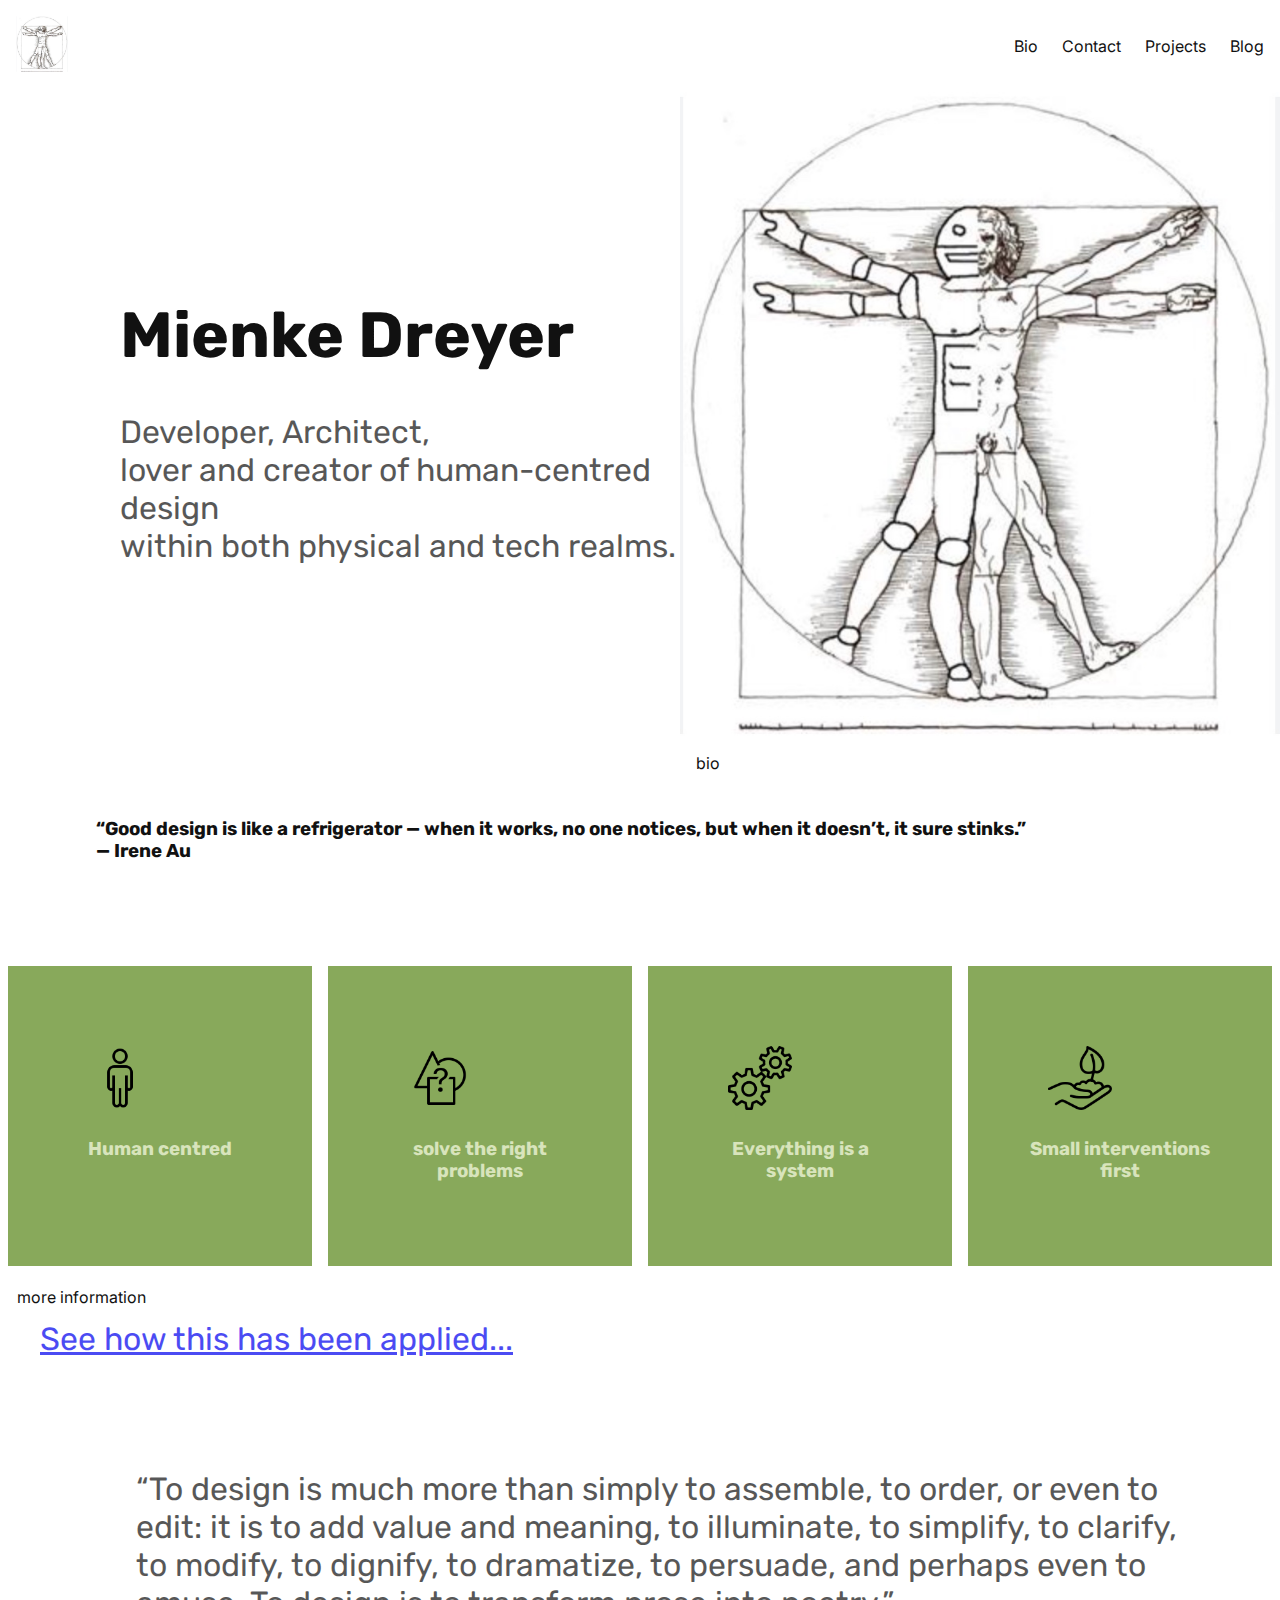
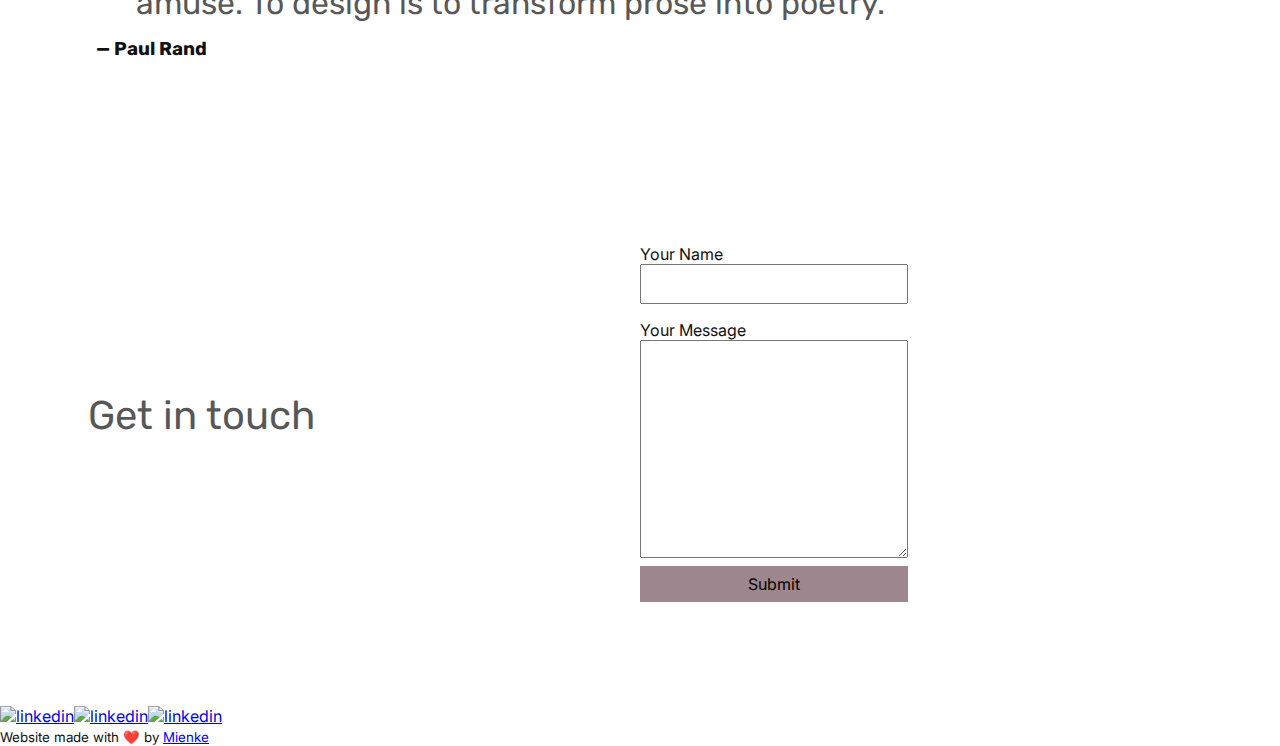
==== index.html @ 210256db "first draft of website" ====
<!DOCTYPE html>
<html lang="en">
<head>
    <meta charset="UTF-8">
    <meta http-equiv="X-UA-Compatible" content="IE=edge">
    <meta name="viewport" content="width=device-width, initial-scale=1.0">
    <title>Document</title>
    <link rel="stylesheet" href="css/style.css">

</head>
<body>



    <header>
		<div class="mobile-header">
			<a href=""><img src="img/davinci.jpg" alt="humanistic" class="logo"> </a>
			<button class="hamburger-button">
                <svg xmlns="http://www.w3.org/2000/svg" viewBox="0 0 24 24" fill="currentColor" class="hamburger-icon">
                    <path fill-rule="evenodd" d="M3 6.75A.75.75 0 013.75 6h16.5a.75.75 0 010 1.5H3.75A.75.75 0 013 6.75zM3 12a.75.75 0 01.75-.75h16.5a.75.75 0 010 1.5H3.75A.75.75 0 013 12zm0 5.25a.75.75 0 01.75-.75h16.5a.75.75 0 010 1.5H3.75a.75.75 0 01-.75-.75z" clip-rule="evenodd" />
                </svg>
            </button>
		</div>
		<nav class="desktop-nav">
			<ul>
				<li>
					<a href="bio.html">Bio</a>
				</li>
				<li>
					<a href="contact.html">Contact</a>
				</li>
				<li>
					<a href="projects.html">Projects</a>
				</li>
				<li>
					<a href="codingmamma.wordpress.com.">Blog</a>
				</li>
			</ul>
		</nav>
		<nav class="mobile-nav display-none">
			<ul>
				<li>
					<a href="bio.html">Bio</a>
				</li>
				<li>
					<a href="contact.html">Contact</a>
				</li>
				<li>
					<a href="projects.html">Projects</a>
				</li>
				<li>
					<a href="codingmamma.wordpress.com.">Blog</a>
				</li>
			</ul>
		</nav>
	</header>
    <section id="hero">
		<div class="my-info">
			<h1>Mienke Dreyer</h1>
			<h2>Developer, Architect, <br>lover and creator of human-centred design <br>within both physical and tech realms.</h2>
		</div>
		<div class="human-bg">
            <img src="img/davinci.jpg" id="hero-image" height="10px">

            <a href="#" class="btn-primary">bio </a>
		</div>
	</section>



    <section id="quote">
        <div>
            <h3>“Good design is like a refrigerator — when it works, no one notices, but when it doesn’t, it sure stinks.” </h3>
            <h3> — Irene Au</h3>
        </div>
        
    </section>

<section id="human-centred">
    
        <article class="step-1">
            <img src="img/icons8-standing-man-100.png" alt="human centred"class="icon">
            <h3> Human centred
            </h3>
            <p></p>
        </article>

        <article class="step-2">
            <img src="img/icons8-question-100.png" alt="solve right problems"class="icon">
            <h3>solve the right problems
            </h3>
            <p></p>
        </article>
        
        <article class="step-3">
            <img src="img/icons8-cogs-100.png" alt="everything is a system"class="icon">
            <h3>Everything is a system
            </h3>
            <p></p>
        </article>

        </article>
        <article class="step-4">
        <img src="img/icons8-tree-planting-100.png" alt="interventions small" class="icon">
        <h3> Small interventions first
        </h3>
        <p></p>
    </article>
    </section>

    <atag>
        <a href="" class="btn-secondary">more information</a>
    </atag>


<section id="projects">
    <a href="projects.html"><h2>See how this has been applied...</h2></a>
</section>



    <section id="quote">
        <div>
            <h2>“To design is much more than simply to assemble, to order, or even to edit: it is to add value and meaning, to illuminate, to simplify, to clarify, to modify, to dignify, to dramatize, to persuade, and perhaps even to amuse. To design is to transform prose into poetry.” </h2>
            <h3> — Paul Rand</h3>
        </div>
        
    </section>

<section id="contact">
		<h2>Get in touch</h2>
		<form action="">
			<label for="your-name">Your Name</label>
			<input type="text" id="your-name">

			</select>
			<label for="message">Your Message</label>
			<textarea name="message-text" id="message" rows="10"></textarea>
			<input type="submit" value="Submit">
		</form>
	</section>


<section id="links">
    <a href="#">
        <img border="0" alt="linkedin" src="" width="50" height="50">
        </a>
    <a href="#">
        <img border="0" alt="linkedin" src="" width="50" height="50">
            </a>
    <a href="#">
        <img border="0" alt="linkedin" src="" width="50" height="50">
            </a>
</section>


	<footer>
		<small>Website made with ❤️ by <a href="linkedin">Mienke</a></small>
	</footer>
    <script src="js/script.js"></script>
    </script>


    
</body>
</html>
---- css/style.css ----
/* Base HTML Styles */
@import url('https://fonts.googleapis.com/css2?family=Inter&family=Rubik:ital,wght@0,400;0,700;1,400&display=swap');

:root {
	--pink: #9d868d;
	--yellow: #f4d040;
	--green: #88A95B;
	--blue: #5dade2;
	--black: #111111;
	--gray: #d8e4bc;
}

/* CSS Reset */

html {
	box-sizing: border-box;
	font-size: 16px;
	font-family: 'Inter', sans-serif;
	color: var(--black);
	scroll-behavior: smooth;
}

*,
*:before,
*:after {
	box-sizing: inherit;
}

h1, h2, h3, h4, h5, h6 {
	font-family: 'Rubik', sans-serif;
}

body,
h1,
h2,
h3,
h4,
h5,
h6,
p,
ol,
ul {
	margin: 0;
	padding: 0;
}

ol,
ul {
	list-style: none;
}

img {
	max-width: 100%;
	height: auto;
}

input,
button,
textarea,
select {
	font: inherit;
}
/* Global styles */

label, input, textarea, select {
	display: block;
	width: 100%;
}

input, select, textarea {
	padding: 8px;
}

/* Components */

.btn-primary, .btn-secondary {
	padding: 12px 16px;
	display: inline-block;
	text-decoration: none;
	color: var(--black);
	border-radius: 4px;
}

.btn-primary {
	background-color: white;
	transition: all 0.3s ease
}
.btn-primary:hover {
	outline: 1px solid var(--black);
	box-shadow: 10px 5px 5px rgba(0,0, 0, 0.3);
	transform: translateY(-4px);
	/*background-color: var(--pink);*/

}

.btn-secondary {
	background-color: rgba(255, 255, 255, 0.6);
	border: 1px solid white;
	transition: all 0.3s ease

}
.btn-secondary:hover {
	background-color: rgba(255, 255, 255, 1)
	;
}

/* Header */

.desktop-nav {
	display: none;
}

@media (min-width: 768px){
	header {
		display: flex;
		justify-content: space-between;
		align-items: center;
	}

	header a {
		text-decoration: none;
		color:  var(--black);
	}

	.desktop-nav {
		display: block;
	}
	.mobile-nav {
		display: none;
	}

	header nav ul {
		display: flex;
		gap: 24px;
		margin-right: 16px
	}

	.hamburger-icon {
		display: none;
	}
}

.mobile-nav a {
	text-decoration: none;
	color: var(--black);
	display: block;
	padding: 16px 16px;
	text-align: right;
}

.logo, .hamburger-icon {
	height: 56px;
}

.mobile-header {
	padding: 16px;
	display: flex;
	align-items: center;
	justify-content: space-between;
}

header button{
    all:unset;
}

/* HERO */

.human-bg {
	height: 300px;
	inline-size: 50%;
	: ;
	background-image: url(img/https://images.unsplash.com/photo-1513682121497-80211f36a7d3?ixlib=rb-4.0.3&ixid=MnwxMjA3fDB8MHxwaG90by1wYWdlfHx8fGVufDB8fHx8&auto=format&fit=crop&w=988&q=80.jpeg);
}
h1 {
	font-size: 4rem;
	padding: 40px;
}
h2 {
	font-size: 2rem;
	opacity: 0.7;
	font-weight: normal;
	padding-left: 40px;
	padding-bottom: 16px ;
}

@media (min-width: 768px){
	section {
		display: flex;
		align-items: center;
		width: 100%;
	}

	h1 {
		font-size: 4rem;
	}

	h2 {
		opacity: 0.7;
		font-weight: normal;
	}

	.my-info {
		margin-left: 80px
	}

	.my-info, .human-bg {
		flex: 1;
		height: 300px;
	}

	.human-bg {
		height: 70vh;
		background-image: url(https://images.unsplash.com/photo-1513682121497-80211f36a7d3?ixlib=rb-4.0.3&ixid=MnwxMjA3fDB8MHxwaG90by1wYWdlfHx8fGVufDB8fHx8&auto=format&fit=crop&w=988&q=80");
		background-size: cover;
		background-repeat: no-repeat;
	}
}


/*human centred article*/



#human-centred article {
	padding: 32px 32px;
	margin: 8px;
	flex: 1;
	align-items: center;
	height: 300px;
}

@media (min-width: 768px){
	#human-centred {
		display: flex;
	}

	#human-centred article {
		padding: 56px;
		align-items: center ;

	}
}

#human-centred article .icon {
	height: 64px;
	margin: 24px;
	align-items: center ;
}

#human-centred article h3 {
	margin-bottom: 16px;
	color: var(--gray);
	text-align: center;
}

#human-centred article p {
	margin-bottom: 16px;
}

#human-centred .step-1 {
	background-color: var(--green);
	/*transition: all 0.3s ease;*/
}

#human-centred .step-2 {
	background-color: var(--green);
}

#human-centred .step-3 {
	background-color: var(--green);
}

#human-centred .step-4 {
	background-color: var(--green);
}

/*quotes*/

#quote{
	padding: 96px;
}

/*projects*/

#projects h2 {
	text-decoration: none;
	padding: 32px, 64px;
	text-align: center;
}


/* contacts*/


#contact {
	padding: 48px 48px;
}

#contact input, #contact select {
	margin-bottom: 16px;
}

#contact h2 {
	margin-bottom: 16px;
	text-align: center;
}

@media (min-width: 768px){
	#contact h2 {
		text-align: center;
		font-size: 2.5rem;
	}

	#contact form {
		max-width: 100%;
		margin: 40px auto;
	}
}

#contact input[type="submit"] {
	background-color: var(--pink);
	border: 0;
	margin-top: 8px;
	cursor: pointer;
}
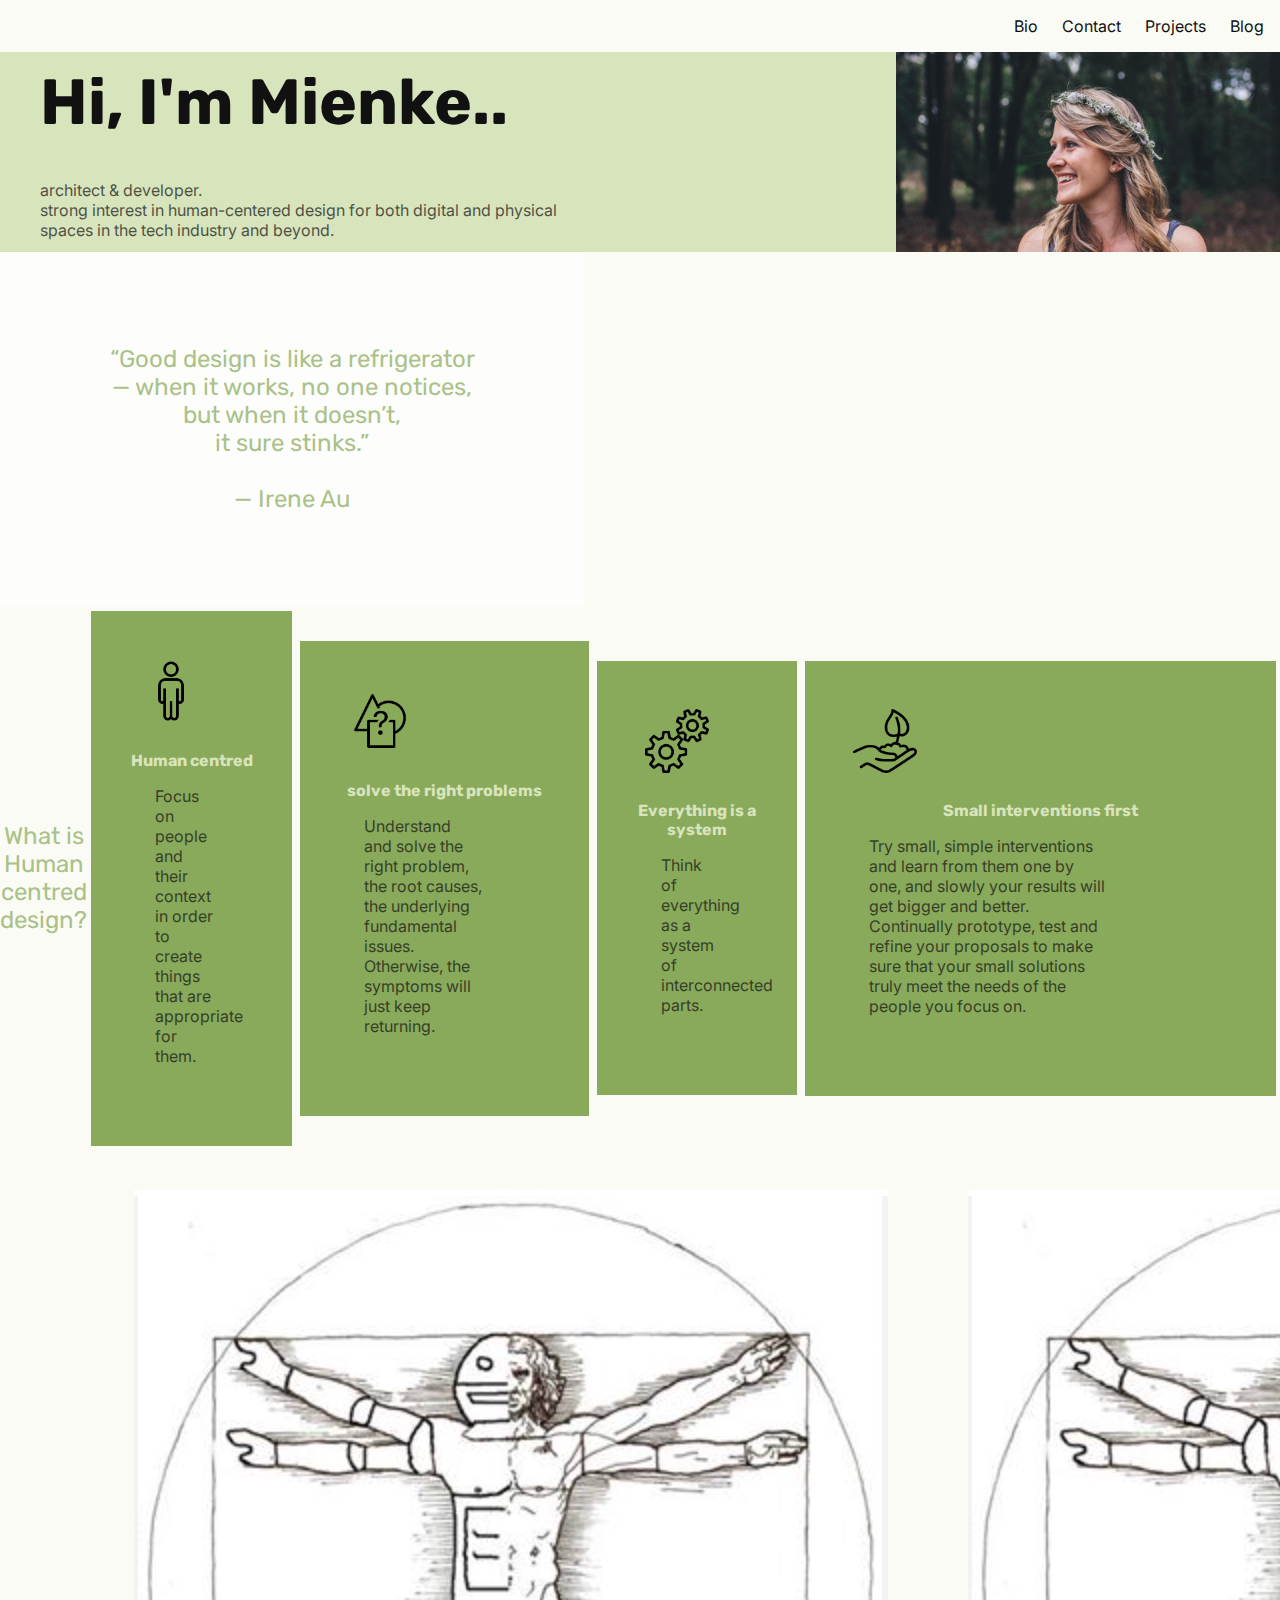
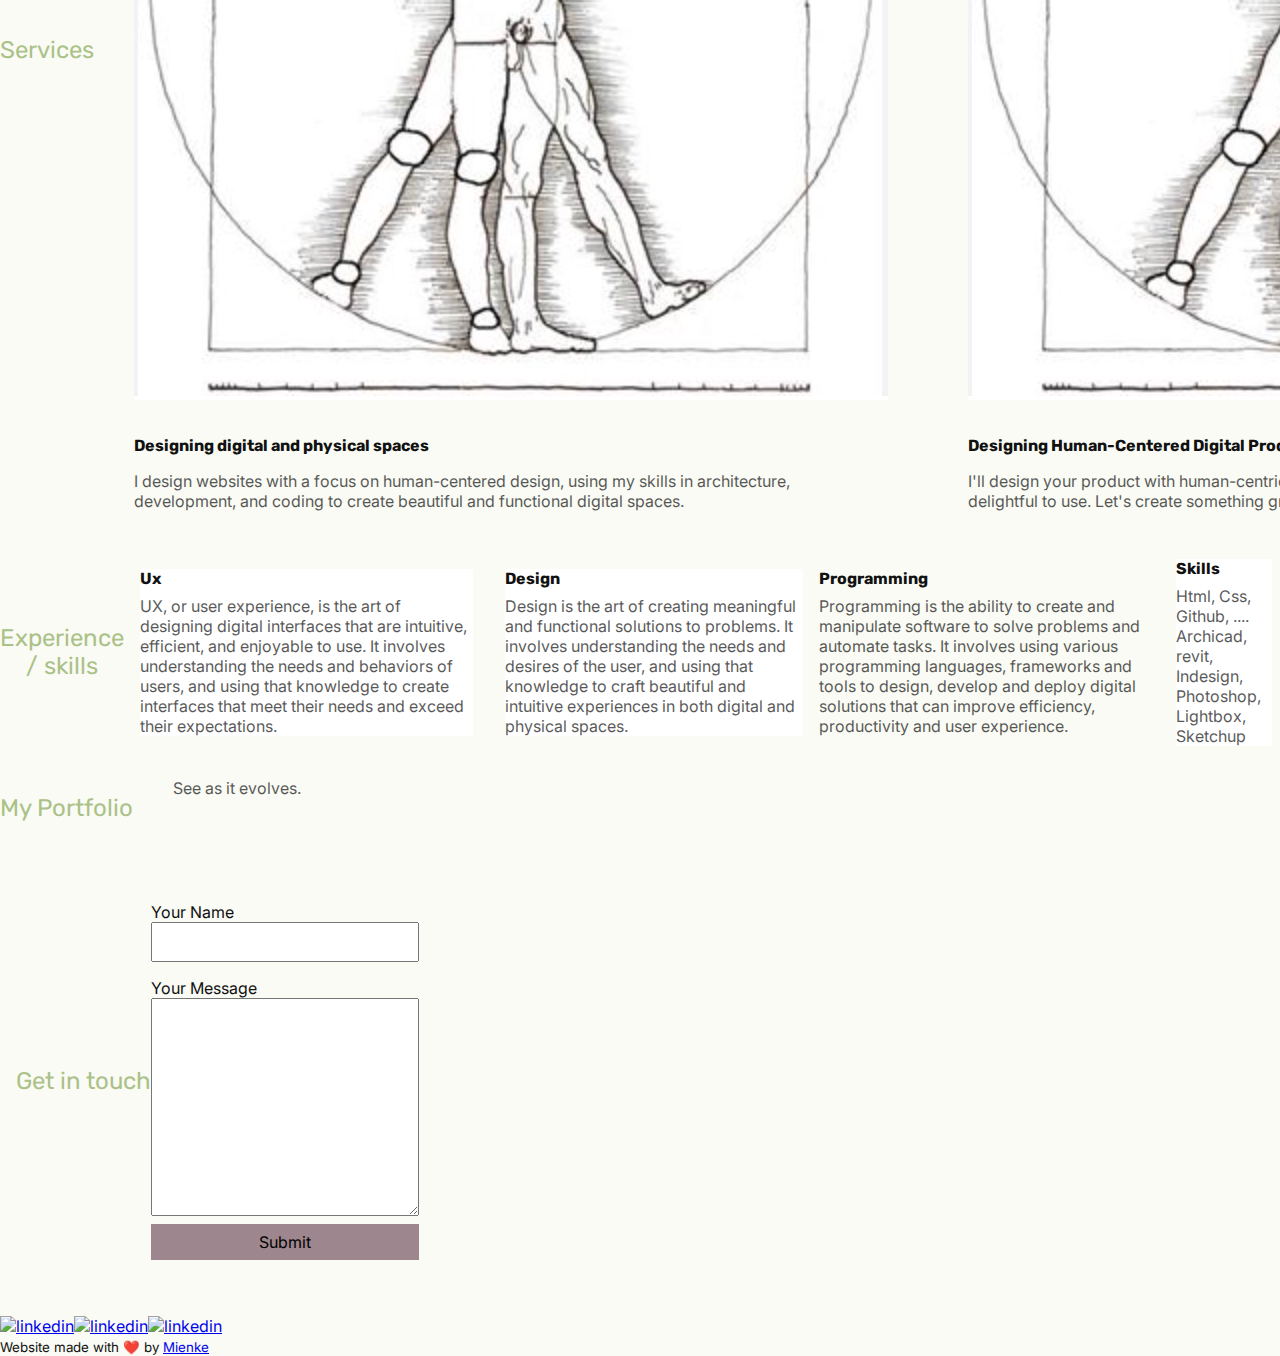
==== commit 9aa55dfd: "hero is working" ====
--- a/index.html
+++ b/index.html
@@ -14,7 +14,7 @@
 
     <header>
 		<div class="mobile-header">
-			<a href=""><img src="img/davinci.jpg" alt="humanistic" class="logo"> </a>
+			<a href=""><img src="" alt="" class="logo"> </a>
 			<button class="hamburger-button">
                 <svg xmlns="http://www.w3.org/2000/svg" viewBox="0 0 24 24" fill="currentColor" class="hamburger-icon">
                     <path fill-rule="evenodd" d="M3 6.75A.75.75 0 013.75 6h16.5a.75.75 0 010 1.5H3.75A.75.75 0 013 6.75zM3 12a.75.75 0 01.75-.75h16.5a.75.75 0 010 1.5H3.75A.75.75 0 013 12zm0 5.25a.75.75 0 01.75-.75h16.5a.75.75 0 010 1.5H3.75a.75.75 0 01-.75-.75z" clip-rule="evenodd" />
@@ -33,7 +33,7 @@
 					<a href="projects.html">Projects</a>
 				</li>
 				<li>
-					<a href="codingmamma.wordpress.com.">Blog</a>
+					<a href="https://mumswhocode.net/">Blog</a>
 				</li>
 			</ul>
 		</nav>
@@ -56,79 +56,113 @@
 	</header>
     <section id="hero">
 		<div class="my-info">
-			<h1>Mienke Dreyer</h1>
-			<h2>Developer, Architect, <br>lover and creator of human-centred design <br>within both physical and tech realms.</h2>
-		</div>
-		<div class="human-bg">
-            <img src="img/davinci.jpg" id="hero-image" height="10px">
-
-            <a href="#" class="btn-primary">bio </a>
-		</div>
+			<h1>Hi, I'm Mienke..</h1>
+			<p>
+                architect & developer. <br> strong interest in human-centered design for both digital and physical spaces in the tech industry and beyond.
+            </p>
+        </div>
+        <img src="img/Gevolg-29.jpg" id="hero-image" height="10px">
 	</section>
+
 
 
 
     <section id="quote">
         <div>
-            <h3>“Good design is like a refrigerator — when it works, no one notices, but when it doesn’t, it sure stinks.” </h3>
-            <h3> — Irene Au</h3>
+            <h2>“Good design is like a refrigerator <br>— when it works, no one notices, but when it doesn’t, <br>it sure stinks.” <br> <br>— Irene Au </h2>
+            <h3></h3>
         </div>
         
     </section>
 
 <section id="human-centred">
-    
-        <article class="step-1">
+
+    <h2>What is Human centred design?</h2>
+    
+        <article class="article">
             <img src="img/icons8-standing-man-100.png" alt="human centred"class="icon">
-            <h3> Human centred
-            </h3>
-            <p></p>
-        </article>
-
-        <article class="step-2">
+            <h3> Human centred</h3>
+            <p>Focus on people and their context in order to create things that are appropriate for them.         </p>
+        </article>
+
+        <article class="article">
             <img src="img/icons8-question-100.png" alt="solve right problems"class="icon">
-            <h3>solve the right problems
-            </h3>
-            <p></p>
+            <h3>solve the right problems</h3>
+            <p>Understand and solve the right problem, the root causes, the underlying fundamental issues. Otherwise, the symptoms will just keep returning.</p>
         </article>
         
-        <article class="step-3">
+        <article class="article">
             <img src="img/icons8-cogs-100.png" alt="everything is a system"class="icon">
-            <h3>Everything is a system
-            </h3>
-            <p></p>
-        </article>
-
-        </article>
-        <article class="step-4">
+            <h3>Everything is a system</h3>
+            <p>Think of everything as a system of interconnected parts.</p>
+        </article>
+
+        </article>
+        <article class="article">
         <img src="img/icons8-tree-planting-100.png" alt="interventions small" class="icon">
-        <h3> Small interventions first
-        </h3>
-        <p></p>
+        <h3> Small interventions first</h3>
+        <p>Try small, simple interventions and learn from them one by one, and slowly your results will get bigger and better. Continually prototype, test and refine your proposals to make sure that your small solutions truly meet the needs of the people you focus on.</p>
     </article>
     </section>
 
-    <atag>
-        <a href="" class="btn-secondary">more information</a>
-    </atag>
-
-
-<section id="projects">
-    <a href="projects.html"><h2>See how this has been applied...</h2></a>
+    
+
+    <section id="services">
+        <h2>Services </h2>
+
+        <article class="designing-digital">
+            <img src="img/davinci.jpg" alt="design digital and physical"class="icon">
+            <h3> Designing digital and physical spaces            </h3>
+            <p>I design websites with a focus on human-centered design, using my skills in architecture, development, and coding to create beautiful and functional digital spaces.</p>
+        </article>
+
+        <article class="human-digital">
+            <img src="img/davinci.jpg" alt="Human-Centred Digital products "class="icon">
+            <h3>Designing Human-Centered Digital Products</h3>
+            <p>I'll design your product with human-centric approach, making sure it's not just functional but also delightful to use. Let's create something great! #productdesign #humancentered</p>
+        </article>
+
+            <article class="ux-design">
+                <img src="img/davinci.jpg" alt="ux design"class="icon">
+                <h3> Human-Centered UX Design Services     </h3>
+                <p>I provide UX services with a focus on human-centered design, using my skills in architecture, coding, and technology to create intuitive digital and physical spaces.</p>
+            </article>
+    </section>
+    
+
+<section id="experience">
+    <H2>Experience / skills</H2>
+    <article class="ux">
+        <h3>Ux </h3>
+        <p>UX, or user experience, is the art of designing digital interfaces that are intuitive, efficient, and enjoyable to use. It involves understanding the needs and behaviors of users, and using that knowledge to create interfaces that meet their needs and exceed their expectations.</p>
+    </article>
+    <article class="design">
+        <h3>Design</h3>
+        <p>Design is the art of creating meaningful and functional solutions to problems. It involves understanding the needs and desires of the user, and using that knowledge to craft beautiful and intuitive experiences in both digital and physical spaces.        </p>
+    </article>
+    <article class="Programming">
+        <h3>Programming </h3>
+        <p>Programming is the ability to create and manipulate software to solve problems and automate tasks. It involves using various programming languages, frameworks and tools to design, develop and deploy digital solutions that can improve efficiency, productivity and user experience.      </p>
+    </article>
+    <article class="skills">
+        <h3>Skills </h3>
+        <p>Html, Css, Github, .... Archicad, revit, Indesign, Photoshop, Lightbox, Sketchup</p>
+    </article>
 </section>
 
-
-
-    <section id="quote">
-        <div>
-            <h2>“To design is much more than simply to assemble, to order, or even to edit: it is to add value and meaning, to illuminate, to simplify, to clarify, to modify, to dignify, to dramatize, to persuade, and perhaps even to amuse. To design is to transform prose into poetry.” </h2>
-            <h3> — Paul Rand</h3>
-        </div>
-        
-    </section>
+<section id="portfolio">
+    <h2>My Portfolio</h2>
+    <p>See as it evolves.</p>
+    <a href=""></a>
+    <a href=""></a>
+    <a href=""></a>
+    <a href=""></a>
+</section>
+
 
 <section id="contact">
-		<h2>Get in touch</h2>
+    <h2>Get in touch</h2>
+
 		<form action="">
 			<label for="your-name">Your Name</label>
 			<input type="text" id="your-name">
--- a/css/style.css
+++ b/css/style.css
@@ -4,10 +4,12 @@
 :root {
 	--pink: #9d868d;
 	--yellow: #f4d040;
-	--green: #88A95B;
-	--blue: #5dade2;
+	--green: hsl(85, 31%, 51%);
+	--green2: hsl(113, 31%, 51%);
+	--blue: #19567e;
 	--black: #111111;
 	--gray: #d8e4bc;
+	--gray2: #d8e4bc2a;
 }
 
 /* CSS Reset */
@@ -18,6 +20,7 @@
 	font-family: 'Inter', sans-serif;
 	color: var(--black);
 	scroll-behavior: smooth;
+	background-color: var(--gray2);
 }
 
 *,
@@ -49,11 +52,6 @@
 	list-style: none;
 }
 
-img {
-	max-width: 100%;
-	height: auto;
-}
-
 input,
 button,
 textarea,
@@ -72,6 +70,10 @@
 }
 
 /* Components */
+
+.display-none{
+	display:none;
+}
 
 .btn-primary, .btn-secondary {
 	padding: 12px 16px;
@@ -165,23 +167,42 @@
 
 /* HERO */
 
-.human-bg {
-	height: 300px;
-	inline-size: 50%;
-	: ;
-	background-image: url(img/https://images.unsplash.com/photo-1513682121497-80211f36a7d3?ixlib=rb-4.0.3&ixid=MnwxMjA3fDB8MHxwaG90by1wYWdlfHx8fGVufDB8fHx8&auto=format&fit=crop&w=988&q=80.jpeg);
-}
+#hero {
+	display: flex;
+	background-color: var(--gray);
+	max-height: 200px;
+	overflow: hidden;
+}
+
+#hero-image {
+	object-fit: cover;
+	height: 100%;
+	width: 30%;
+}
+
+.my-info {
+	width: 70%;
+}
+
+.my-info, .human-bg {
+	max-height: 300px;
+}
+
 h1 {
-	font-size: 4rem;
+	font-size: 2rem;
 	padding: 40px;
-}
-h2 {
-	font-size: 2rem;
+
+}
+p {
+	font-size: 1rem;
 	opacity: 0.7;
 	font-weight: normal;
 	padding-left: 40px;
-	padding-bottom: 16px ;
-}
+	padding-bottom: 40px;
+	max-width: 66%;
+}
+
+
 
 @media (min-width: 768px){
 	section {
@@ -199,52 +220,41 @@
 		font-weight: normal;
 	}
 
-	.my-info {
-		margin-left: 80px
-	}
-
-	.my-info, .human-bg {
-		flex: 1;
-		height: 300px;
-	}
-
-	.human-bg {
-		height: 70vh;
-		background-image: url(https://images.unsplash.com/photo-1513682121497-80211f36a7d3?ixlib=rb-4.0.3&ixid=MnwxMjA3fDB8MHxwaG90by1wYWdlfHx8fGVufDB8fHx8&auto=format&fit=crop&w=988&q=80");
-		background-size: cover;
-		background-repeat: no-repeat;
-	}
-}
-
+}
+/*quote*/
+
+#quote h2{
+	background-color: white;
+	padding: 16%;
+}
+h3{
+	font-size: 1rem;
+
+}
 
 /*human centred article*/
 
-
-
-#human-centred article {
-	padding: 32px 32px;
-	margin: 8px;
-	flex: 1;
+h2{
+	text-align: center;
+	color: var(--green);
+	padding: 24px;
+}
+
+
+#human-centred article  {
+	padding: 24px;
+	margin: 4px;
 	align-items: center;
-	height: 300px;
-}
-
-@media (min-width: 768px){
-	#human-centred {
-		display: flex;
-	}
-
-	#human-centred article {
-		padding: 56px;
-		align-items: center ;
-
-	}
+	max-width: 50%;
+	height 80px;
+	background-color: var(--green);
 }
 
 #human-centred article .icon {
 	height: 64px;
 	margin: 24px;
 	align-items: center ;
+	color: #9d868d;
 }
 
 #human-centred article h3 {
@@ -257,28 +267,56 @@
 	margin-bottom: 16px;
 }
 
-#human-centred .step-1 {
-	background-color: var(--green);
-	/*transition: all 0.3s ease;*/
-}
-
-#human-centred .step-2 {
-	background-color: var(--green);
-}
-
-#human-centred .step-3 {
-	background-color: var(--green);
-}
-
-#human-centred .step-4 {
-	background-color: var(--green);
-}
-
-/*quotes*/
-
-#quote{
-	padding: 96px;
-}
+
+
+/*services*/
+
+#services article{
+	padding: 40px;
+	flex: 1;
+}
+#services h3{
+	padding: 0;
+	max-width: fit-content;
+	padding-top: 32px;
+}
+h2{
+	padding: 0;
+	text-align: center;
+		padding-top: 40px;
+		padding-bottom: 40px;
+}
+#services p{
+	padding: 0;
+	max-width: fit-content;
+	padding-top: 16px;
+}
+/*experience*/
+#experience .ux{
+	background: white;
+	margin: 16px;
+}
+#experience .design{
+	background: white;
+	margin: 16px;
+}
+#experience .programming{
+	background: white;
+	margin: 16px;
+}
+#experience .skills{
+		background: white;
+		margin: 8px;
+	}
+
+#experience h3{
+	padding-bottom: 8px;
+}	
+#experience p{
+	padding: 0;
+	max-width: fit-content;
+}
+
 
 /*projects*/
 
@@ -293,7 +331,7 @@
 
 
 #contact {
-	padding: 48px 48px;
+	padding: 40px 16px;
 }
 
 #contact input, #contact select {
@@ -303,18 +341,6 @@
 #contact h2 {
 	margin-bottom: 16px;
 	text-align: center;
-}
-
-@media (min-width: 768px){
-	#contact h2 {
-		text-align: center;
-		font-size: 2.5rem;
-	}
-
-	#contact form {
-		max-width: 100%;
-		margin: 40px auto;
-	}
 }
 
 #contact input[type="submit"] {
@@ -323,3 +349,10 @@
 	margin-top: 8px;
 	cursor: pointer;
 }
+
+/*bio*/
+
+#bio-header img{
+	max-width: 100%;
+	box-align: center;
+}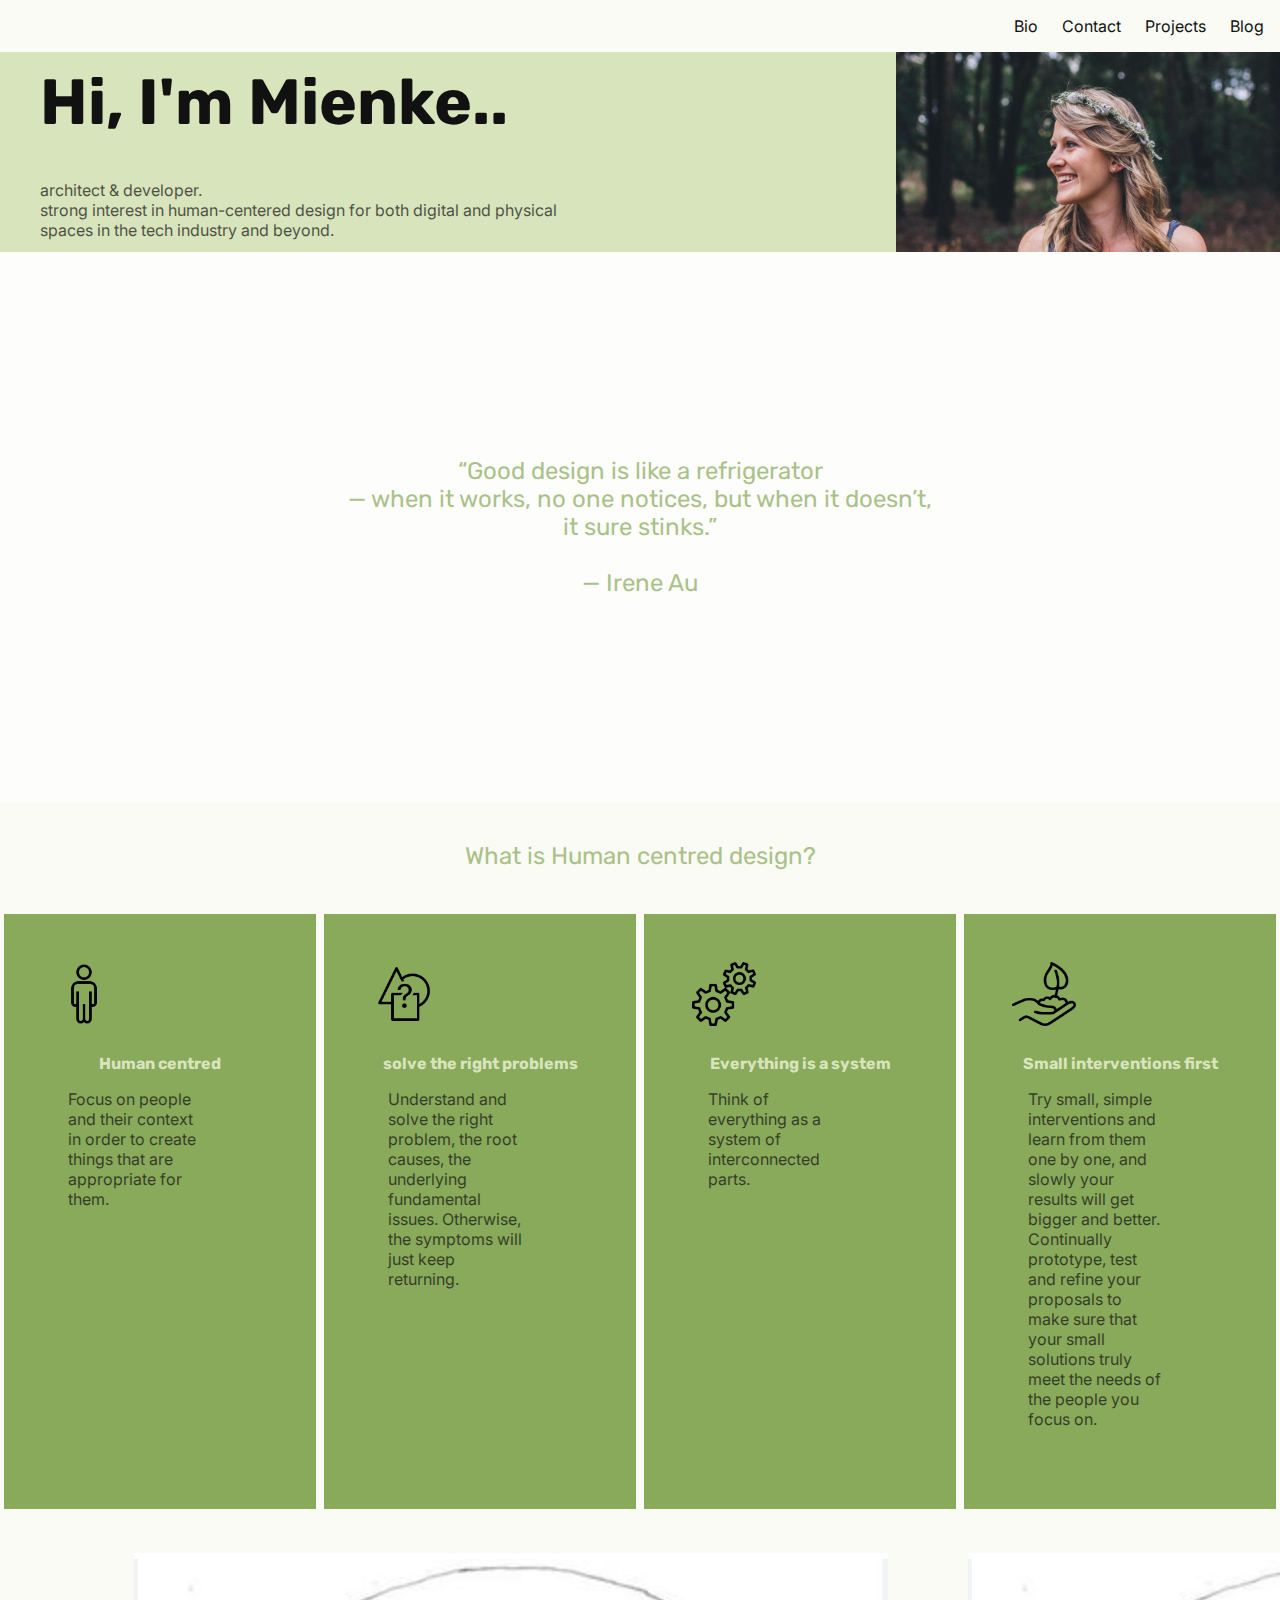
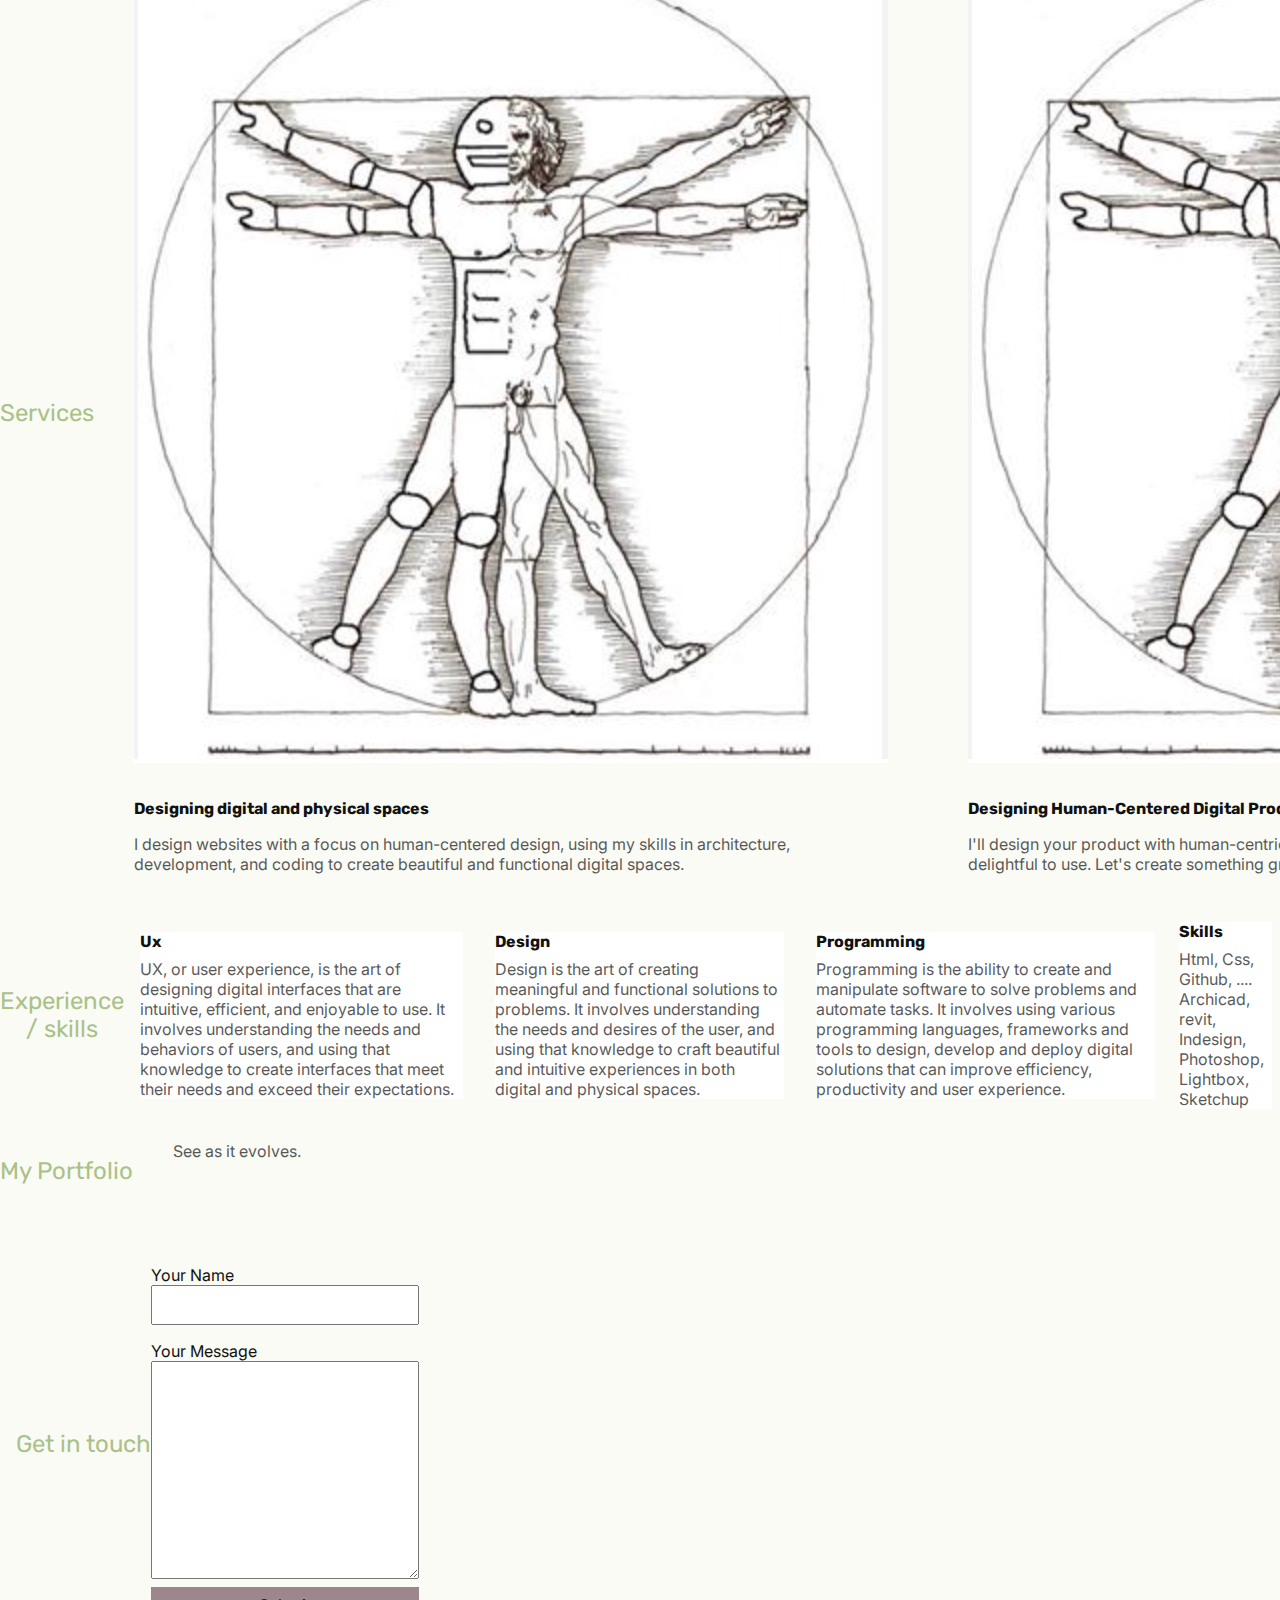
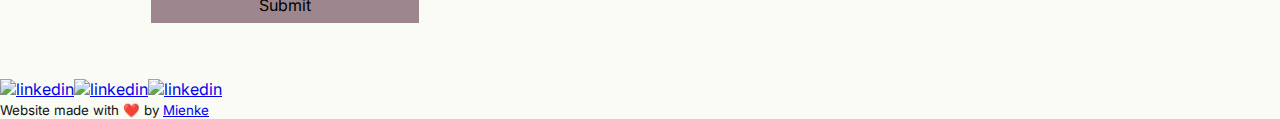
==== commit bf62a0fd: "fixed alignment" ====
--- a/index.html
+++ b/index.html
@@ -1,5 +1,6 @@
 <!DOCTYPE html>
 <html lang="en">
+
 <head>
     <meta charset="UTF-8">
     <meta http-equiv="X-UA-Compatible" content="IE=edge">
@@ -8,193 +9,212 @@
     <link rel="stylesheet" href="css/style.css">
 
 </head>
+
 <body>
 
 
 
     <header>
-		<div class="mobile-header">
-			<a href=""><img src="" alt="" class="logo"> </a>
-			<button class="hamburger-button">
+        <div class="mobile-header">
+            <a href=""><img src="" alt="" class="logo"> </a>
+            <button class="hamburger-button">
                 <svg xmlns="http://www.w3.org/2000/svg" viewBox="0 0 24 24" fill="currentColor" class="hamburger-icon">
-                    <path fill-rule="evenodd" d="M3 6.75A.75.75 0 013.75 6h16.5a.75.75 0 010 1.5H3.75A.75.75 0 013 6.75zM3 12a.75.75 0 01.75-.75h16.5a.75.75 0 010 1.5H3.75A.75.75 0 013 12zm0 5.25a.75.75 0 01.75-.75h16.5a.75.75 0 010 1.5H3.75a.75.75 0 01-.75-.75z" clip-rule="evenodd" />
+                    <path fill-rule="evenodd"
+                        d="M3 6.75A.75.75 0 013.75 6h16.5a.75.75 0 010 1.5H3.75A.75.75 0 013 6.75zM3 12a.75.75 0 01.75-.75h16.5a.75.75 0 010 1.5H3.75A.75.75 0 013 12zm0 5.25a.75.75 0 01.75-.75h16.5a.75.75 0 010 1.5H3.75a.75.75 0 01-.75-.75z"
+                        clip-rule="evenodd" />
                 </svg>
             </button>
-		</div>
-		<nav class="desktop-nav">
-			<ul>
-				<li>
-					<a href="bio.html">Bio</a>
-				</li>
-				<li>
-					<a href="contact.html">Contact</a>
-				</li>
-				<li>
-					<a href="projects.html">Projects</a>
-				</li>
-				<li>
-					<a href="https://mumswhocode.net/">Blog</a>
-				</li>
-			</ul>
-		</nav>
-		<nav class="mobile-nav display-none">
-			<ul>
-				<li>
-					<a href="bio.html">Bio</a>
-				</li>
-				<li>
-					<a href="contact.html">Contact</a>
-				</li>
-				<li>
-					<a href="projects.html">Projects</a>
-				</li>
-				<li>
-					<a href="codingmamma.wordpress.com.">Blog</a>
-				</li>
-			</ul>
-		</nav>
-	</header>
+        </div>
+        <nav class="desktop-nav">
+            <ul>
+                <li>
+                    <a href="bio.html">Bio</a>
+                </li>
+                <li>
+                    <a href="contact.html">Contact</a>
+                </li>
+                <li>
+                    <a href="projects.html">Projects</a>
+                </li>
+                <li>
+                    <a href="https://mumswhocode.net/">Blog</a>
+                </li>
+            </ul>
+        </nav>
+        <nav class="mobile-nav display-none">
+            <ul>
+                <li>
+                    <a href="bio.html">Bio</a>
+                </li>
+                <li>
+                    <a href="contact.html">Contact</a>
+                </li>
+                <li>
+                    <a href="projects.html">Projects</a>
+                </li>
+                <li>
+                    <a href="codingmamma.wordpress.com.">Blog</a>
+                </li>
+            </ul>
+        </nav>
+    </header>
     <section id="hero">
-		<div class="my-info">
-			<h1>Hi, I'm Mienke..</h1>
-			<p>
-                architect & developer. <br> strong interest in human-centered design for both digital and physical spaces in the tech industry and beyond.
+        <div class="my-info">
+            <h1>Hi, I'm Mienke..</h1>
+            <p>
+                architect & developer. <br> strong interest in human-centered design for both digital and physical
+                spaces in the tech industry and beyond.
             </p>
         </div>
         <img src="img/Gevolg-29.jpg" id="hero-image" height="10px">
-	</section>
+    </section>
 
 
 
 
     <section id="quote">
-        <div>
-            <h2>“Good design is like a refrigerator <br>— when it works, no one notices, but when it doesn’t, <br>it sure stinks.” <br> <br>— Irene Au </h2>
-            <h3></h3>
+        <h2>
+            “Good design is like a refrigerator <br>— when it works, no one notices, but when it doesn’t, <br>it
+            sure stinks.” 
+            <br> <br>
+            — Irene Au 
+        </h2>
+    </section>
+
+    <section id="human-centred">
+        <h2>What is Human centred design?</h2>
+
+        <div class="article-container">
+            <article class="article">
+                <img src="img/icons8-standing-man-100.png" alt="human centred" class="icon">
+                <h3> Human centred</h3>
+                <p>Focus on people and their context in order to create things that are appropriate for them. </p>
+            </article>
+    
+            <article class="article">
+                <img src="img/icons8-question-100.png" alt="solve right problems" class="icon">
+                <h3>solve the right problems</h3>
+                <p>Understand and solve the right problem, the root causes, the underlying fundamental issues. Otherwise,
+                    the symptoms will just keep returning.</p>
+            </article>
+    
+            <article class="article">
+                <img src="img/icons8-cogs-100.png" alt="everything is a system" class="icon">
+                <h3>Everything is a system</h3>
+                <p>Think of everything as a system of interconnected parts.</p>
+            </article>
+    
+            </article>
+            <article class="article">
+                <img src="img/icons8-tree-planting-100.png" alt="interventions small" class="icon">
+                <h3> Small interventions first</h3>
+                <p>Try small, simple interventions and learn from them one by one, and slowly your results will get bigger
+                    and better. Continually prototype, test and refine your proposals to make sure that your small solutions
+                    truly meet the needs of the people you focus on.</p>
+            </article>
         </div>
-        
-    </section>
-
-<section id="human-centred">
-
-    <h2>What is Human centred design?</h2>
-    
-        <article class="article">
-            <img src="img/icons8-standing-man-100.png" alt="human centred"class="icon">
-            <h3> Human centred</h3>
-            <p>Focus on people and their context in order to create things that are appropriate for them.         </p>
-        </article>
-
-        <article class="article">
-            <img src="img/icons8-question-100.png" alt="solve right problems"class="icon">
-            <h3>solve the right problems</h3>
-            <p>Understand and solve the right problem, the root causes, the underlying fundamental issues. Otherwise, the symptoms will just keep returning.</p>
-        </article>
-        
-        <article class="article">
-            <img src="img/icons8-cogs-100.png" alt="everything is a system"class="icon">
-            <h3>Everything is a system</h3>
-            <p>Think of everything as a system of interconnected parts.</p>
-        </article>
-
-        </article>
-        <article class="article">
-        <img src="img/icons8-tree-planting-100.png" alt="interventions small" class="icon">
-        <h3> Small interventions first</h3>
-        <p>Try small, simple interventions and learn from them one by one, and slowly your results will get bigger and better. Continually prototype, test and refine your proposals to make sure that your small solutions truly meet the needs of the people you focus on.</p>
-    </article>
-    </section>
-
-    
+    </section>
+
+
 
     <section id="services">
         <h2>Services </h2>
 
         <article class="designing-digital">
-            <img src="img/davinci.jpg" alt="design digital and physical"class="icon">
-            <h3> Designing digital and physical spaces            </h3>
-            <p>I design websites with a focus on human-centered design, using my skills in architecture, development, and coding to create beautiful and functional digital spaces.</p>
+            <img src="img/davinci.jpg" alt="design digital and physical" class="icon">
+            <h3> Designing digital and physical spaces </h3>
+            <p>I design websites with a focus on human-centered design, using my skills in architecture, development,
+                and coding to create beautiful and functional digital spaces.</p>
         </article>
 
         <article class="human-digital">
-            <img src="img/davinci.jpg" alt="Human-Centred Digital products "class="icon">
+            <img src="img/davinci.jpg" alt="Human-Centred Digital products " class="icon">
             <h3>Designing Human-Centered Digital Products</h3>
-            <p>I'll design your product with human-centric approach, making sure it's not just functional but also delightful to use. Let's create something great! #productdesign #humancentered</p>
-        </article>
-
-            <article class="ux-design">
-                <img src="img/davinci.jpg" alt="ux design"class="icon">
-                <h3> Human-Centered UX Design Services     </h3>
-                <p>I provide UX services with a focus on human-centered design, using my skills in architecture, coding, and technology to create intuitive digital and physical spaces.</p>
-            </article>
-    </section>
-    
-
-<section id="experience">
-    <H2>Experience / skills</H2>
-    <article class="ux">
-        <h3>Ux </h3>
-        <p>UX, or user experience, is the art of designing digital interfaces that are intuitive, efficient, and enjoyable to use. It involves understanding the needs and behaviors of users, and using that knowledge to create interfaces that meet their needs and exceed their expectations.</p>
-    </article>
-    <article class="design">
-        <h3>Design</h3>
-        <p>Design is the art of creating meaningful and functional solutions to problems. It involves understanding the needs and desires of the user, and using that knowledge to craft beautiful and intuitive experiences in both digital and physical spaces.        </p>
-    </article>
-    <article class="Programming">
-        <h3>Programming </h3>
-        <p>Programming is the ability to create and manipulate software to solve problems and automate tasks. It involves using various programming languages, frameworks and tools to design, develop and deploy digital solutions that can improve efficiency, productivity and user experience.      </p>
-    </article>
-    <article class="skills">
-        <h3>Skills </h3>
-        <p>Html, Css, Github, .... Archicad, revit, Indesign, Photoshop, Lightbox, Sketchup</p>
-    </article>
-</section>
-
-<section id="portfolio">
-    <h2>My Portfolio</h2>
-    <p>See as it evolves.</p>
-    <a href=""></a>
-    <a href=""></a>
-    <a href=""></a>
-    <a href=""></a>
-</section>
-
-
-<section id="contact">
-    <h2>Get in touch</h2>
-
-		<form action="">
-			<label for="your-name">Your Name</label>
-			<input type="text" id="your-name">
-
-			</select>
-			<label for="message">Your Message</label>
-			<textarea name="message-text" id="message" rows="10"></textarea>
-			<input type="submit" value="Submit">
-		</form>
-	</section>
-
-
-<section id="links">
-    <a href="#">
-        <img border="0" alt="linkedin" src="" width="50" height="50">
+            <p>I'll design your product with human-centric approach, making sure it's not just functional but also
+                delightful to use. Let's create something great! #productdesign #humancentered</p>
+        </article>
+
+        <article class="ux-design">
+            <img src="img/davinci.jpg" alt="ux design" class="icon">
+            <h3> Human-Centered UX Design Services </h3>
+            <p>I provide UX services with a focus on human-centered design, using my skills in architecture, coding, and
+                technology to create intuitive digital and physical spaces.</p>
+        </article>
+    </section>
+
+
+    <section id="experience">
+        <H2>Experience / skills</H2>
+        <article class="ux">
+            <h3>Ux </h3>
+            <p>UX, or user experience, is the art of designing digital interfaces that are intuitive, efficient, and
+                enjoyable to use. It involves understanding the needs and behaviors of users, and using that knowledge
+                to create interfaces that meet their needs and exceed their expectations.</p>
+        </article>
+        <article class="design">
+            <h3>Design</h3>
+            <p>Design is the art of creating meaningful and functional solutions to problems. It involves understanding
+                the needs and desires of the user, and using that knowledge to craft beautiful and intuitive experiences
+                in both digital and physical spaces. </p>
+        </article>
+        <article class="programming">
+            <h3>Programming </h3>
+            <p>Programming is the ability to create and manipulate software to solve problems and automate tasks. It
+                involves using various programming languages, frameworks and tools to design, develop and deploy digital
+                solutions that can improve efficiency, productivity and user experience. </p>
+        </article>
+        <article class="skills">
+            <h3>Skills </h3>
+            <p>Html, Css, Github, .... Archicad, revit, Indesign, Photoshop, Lightbox, Sketchup</p>
+        </article>
+    </section>
+
+    <section id="portfolio">
+        <h2>My Portfolio</h2>
+        <p>See as it evolves.</p>
+        <a href=""></a>
+        <a href=""></a>
+        <a href=""></a>
+        <a href=""></a>
+    </section>
+
+
+    <section id="contact">
+        <h2>Get in touch</h2>
+
+        <form action="">
+            <label for="your-name">Your Name</label>
+            <input type="text" id="your-name">
+
+            </select>
+            <label for="message">Your Message</label>
+            <textarea name="message-text" id="message" rows="10"></textarea>
+            <input type="submit" value="Submit">
+        </form>
+    </section>
+
+
+    <section id="links">
+        <a href="#">
+            <img border="0" alt="linkedin" src="" width="50" height="50">
         </a>
-    <a href="#">
-        <img border="0" alt="linkedin" src="" width="50" height="50">
-            </a>
-    <a href="#">
-        <img border="0" alt="linkedin" src="" width="50" height="50">
-            </a>
-</section>
-
-
-	<footer>
-		<small>Website made with ❤️ by <a href="linkedin">Mienke</a></small>
-	</footer>
+        <a href="#">
+            <img border="0" alt="linkedin" src="" width="50" height="50">
+        </a>
+        <a href="#">
+            <img border="0" alt="linkedin" src="" width="50" height="50">
+        </a>
+    </section>
+
+
+    <footer>
+        <small>Website made with ❤️ by <a href="linkedin">Mienke</a></small>
+    </footer>
     <script src="js/script.js"></script>
     </script>
 
 
-    
+
 </body>
+
 </html>--- a/css/style.css
+++ b/css/style.css
@@ -226,6 +226,7 @@
 #quote h2{
 	background-color: white;
 	padding: 16%;
+	width: 100%;
 }
 h3{
 	font-size: 1rem;
@@ -240,30 +241,37 @@
 	padding: 24px;
 }
 
-
-#human-centred article  {
+#human-centred {
+	display: flex;
+	flex-direction: column;
+}
+
+.article-container {
+	display: flex;
+}
+
+.article-container article  {
 	padding: 24px;
 	margin: 4px;
 	align-items: center;
-	max-width: 50%;
-	height 80px;
+	width: 25%;
 	background-color: var(--green);
 }
 
-#human-centred article .icon {
+.article-container article .icon {
 	height: 64px;
 	margin: 24px;
 	align-items: center ;
 	color: #9d868d;
 }
 
-#human-centred article h3 {
+.article-container article h3 {
 	margin-bottom: 16px;
 	color: var(--gray);
 	text-align: center;
 }
 
-#human-centred article p {
+.article-container article p {
 	margin-bottom: 16px;
 }
 
